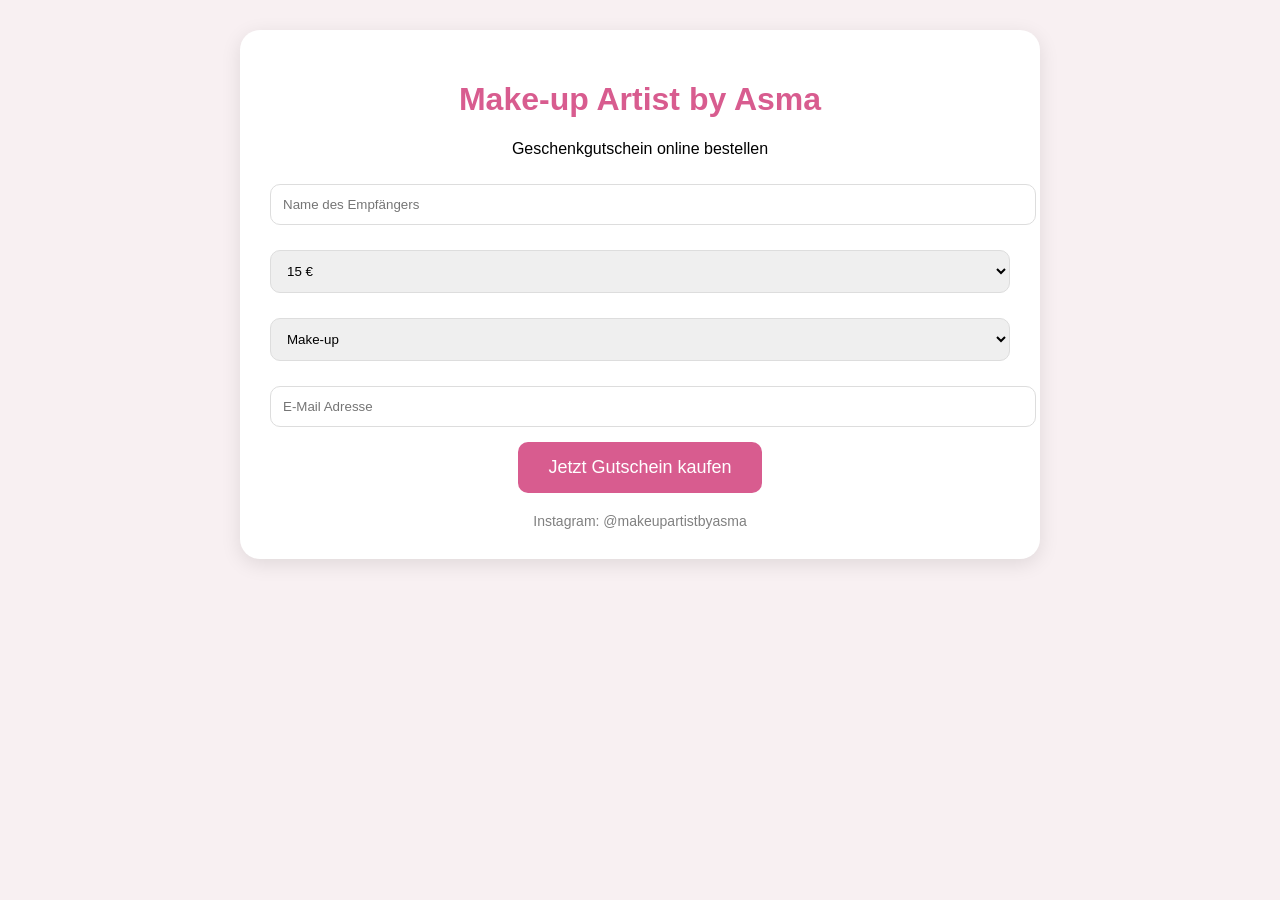
==== index.html @ f7f91957 "E-Mail Bestellung hinzugefügt" ====
<!DOCTYPE html>
<html lang="de">
<head>
<meta charset="UTF-8">
<meta name="viewport" content="width=device-width, initial-scale=1.0">
<title>Make-up Artist by Asma - Gutschein</title>

<style>
body{
font-family:Arial,sans-serif;
background:#f8f0f2;
margin:0;
padding:0;
}

.container{
max-width:800px;
margin:auto;
padding:30px;
}

.card{
background:white;
padding:30px;
border-radius:20px;
box-shadow:0 5px 20px rgba(0,0,0,0.1);
text-align:center;
}

.logo{
width:180px;
border-radius:20px;
margin-bottom:20px;
}

h1{
color:#d85c8f;
}

input,select{
width:100%;
padding:12px;
margin-top:10px;
margin-bottom:15px;
border:1px solid #ddd;
border-radius:10px;
}

button{
background:#d85c8f;
color:white;
border:none;
padding:15px 30px;
font-size:18px;
border-radius:10px;
cursor:pointer;
}

button:hover{
opacity:0.9;
}

.footer{
margin-top:20px;
color:gray;
font-size:14px;
}
</style>

</head>
<body>

<div class="container">

<div class="card">

<h1>Make-up Artist by Asma</h1>

<p>Geschenkgutschein online bestellen</p>

<input type="text" placeholder="Name des Empfängers">

<select>
<option>15 €</option>
<option>25 €</option>
<option>50 €</option>
<option>75 €</option>
<option>100 €</option>
<option>150 €</option>
</select>

<select>
<option>Make-up</option>
<option>Hairstyling / Frisuren</option>
<option>Proteinbehandlung / Haarglättung</option>
<option>Freie Wahl</option>
</select>

<input type="email" placeholder="E-Mail Adresse">

<a href="mailto:ahidar.asma@gmx.de?subject=Gutschein Bestellung">
<button>Jetzt Gutschein kaufen</button>
</a>

<div class="footer">
Instagram: @makeupartistbyasma
</div>

</div>

</div>

</body>
</html>
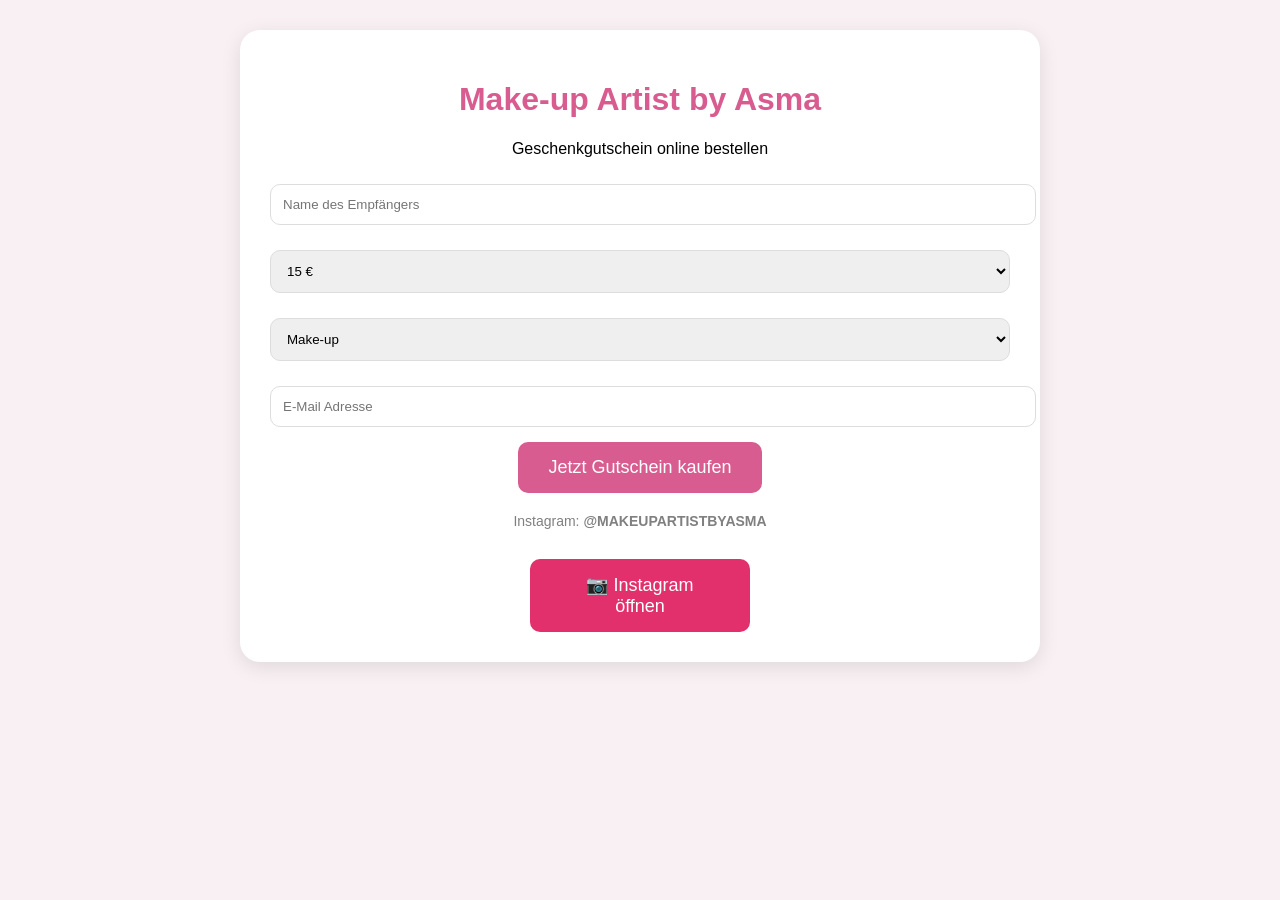
==== commit 82d0209a: "Design und Bestellung verbessert" ====
--- a/index.html
+++ b/index.html
@@ -103,9 +103,33 @@
 </a>
 
 <div class="footer">
-Instagram: @makeupartistbyasma
+
+<p>
+Instagram:
+<b>@MAKEUPARTISTBYASMA</b>
+</p>
+
+<br>
+
+<a
+href="https://instagram.com/makeupartistbyasma"
+target="_blank"
+>
+
+<button
+style="
+background:#E1306C;
+width:220px;
+"
+>
+
+📷 Instagram öffnen
+
+</button>
+
+</a>
+
 </div>
-
 </div>
 
 </div>
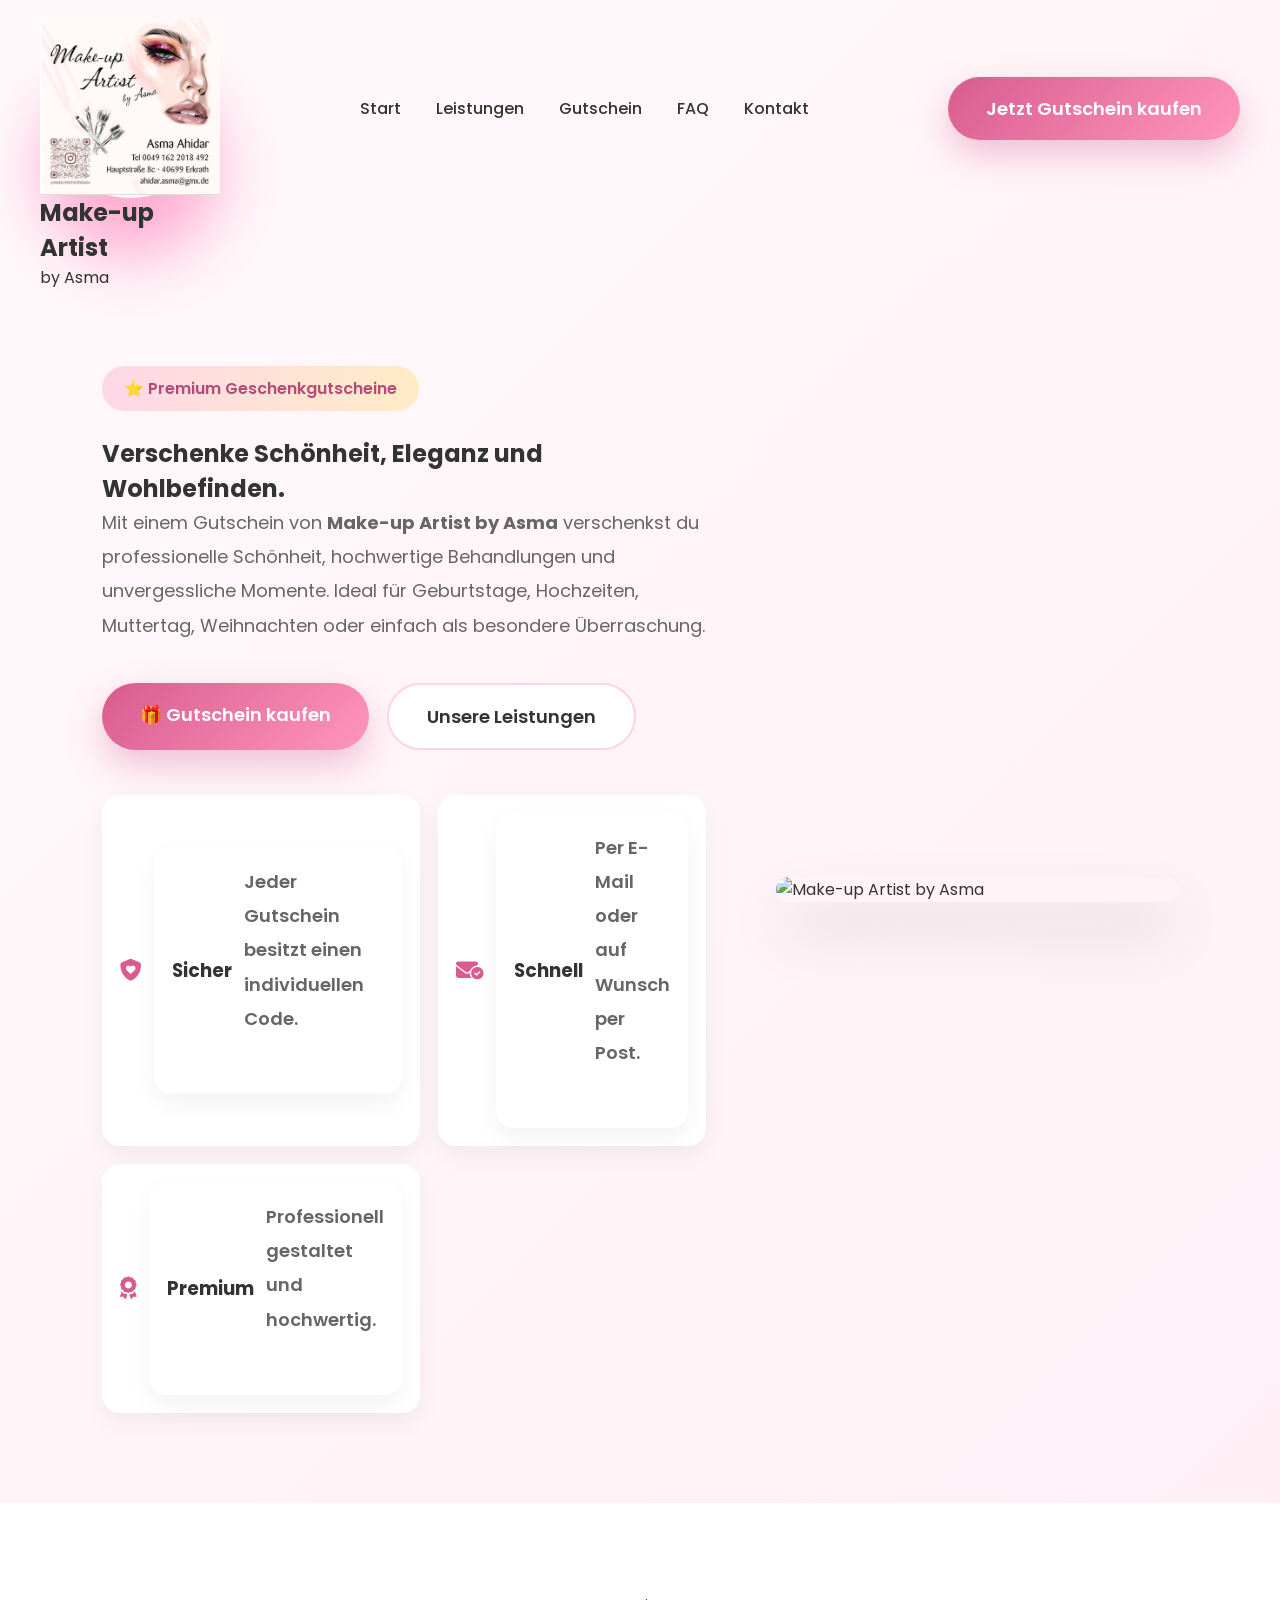
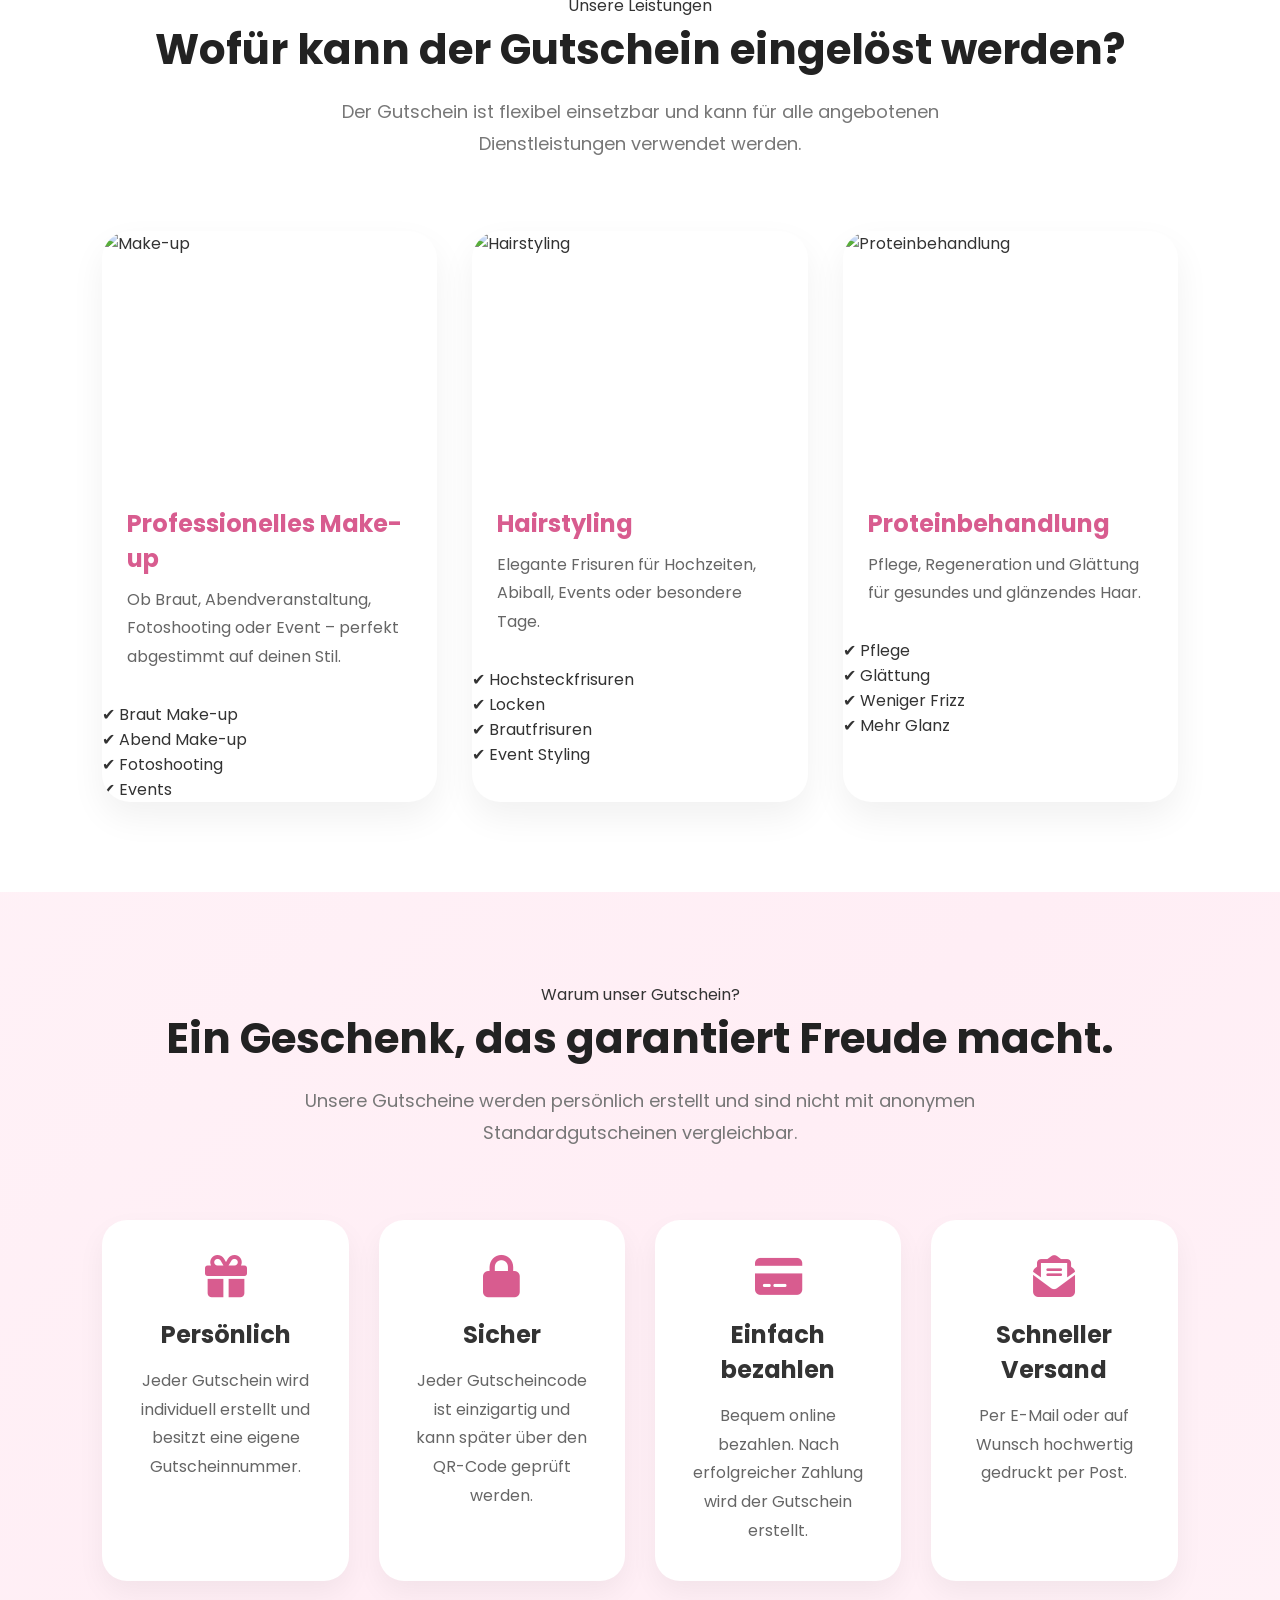
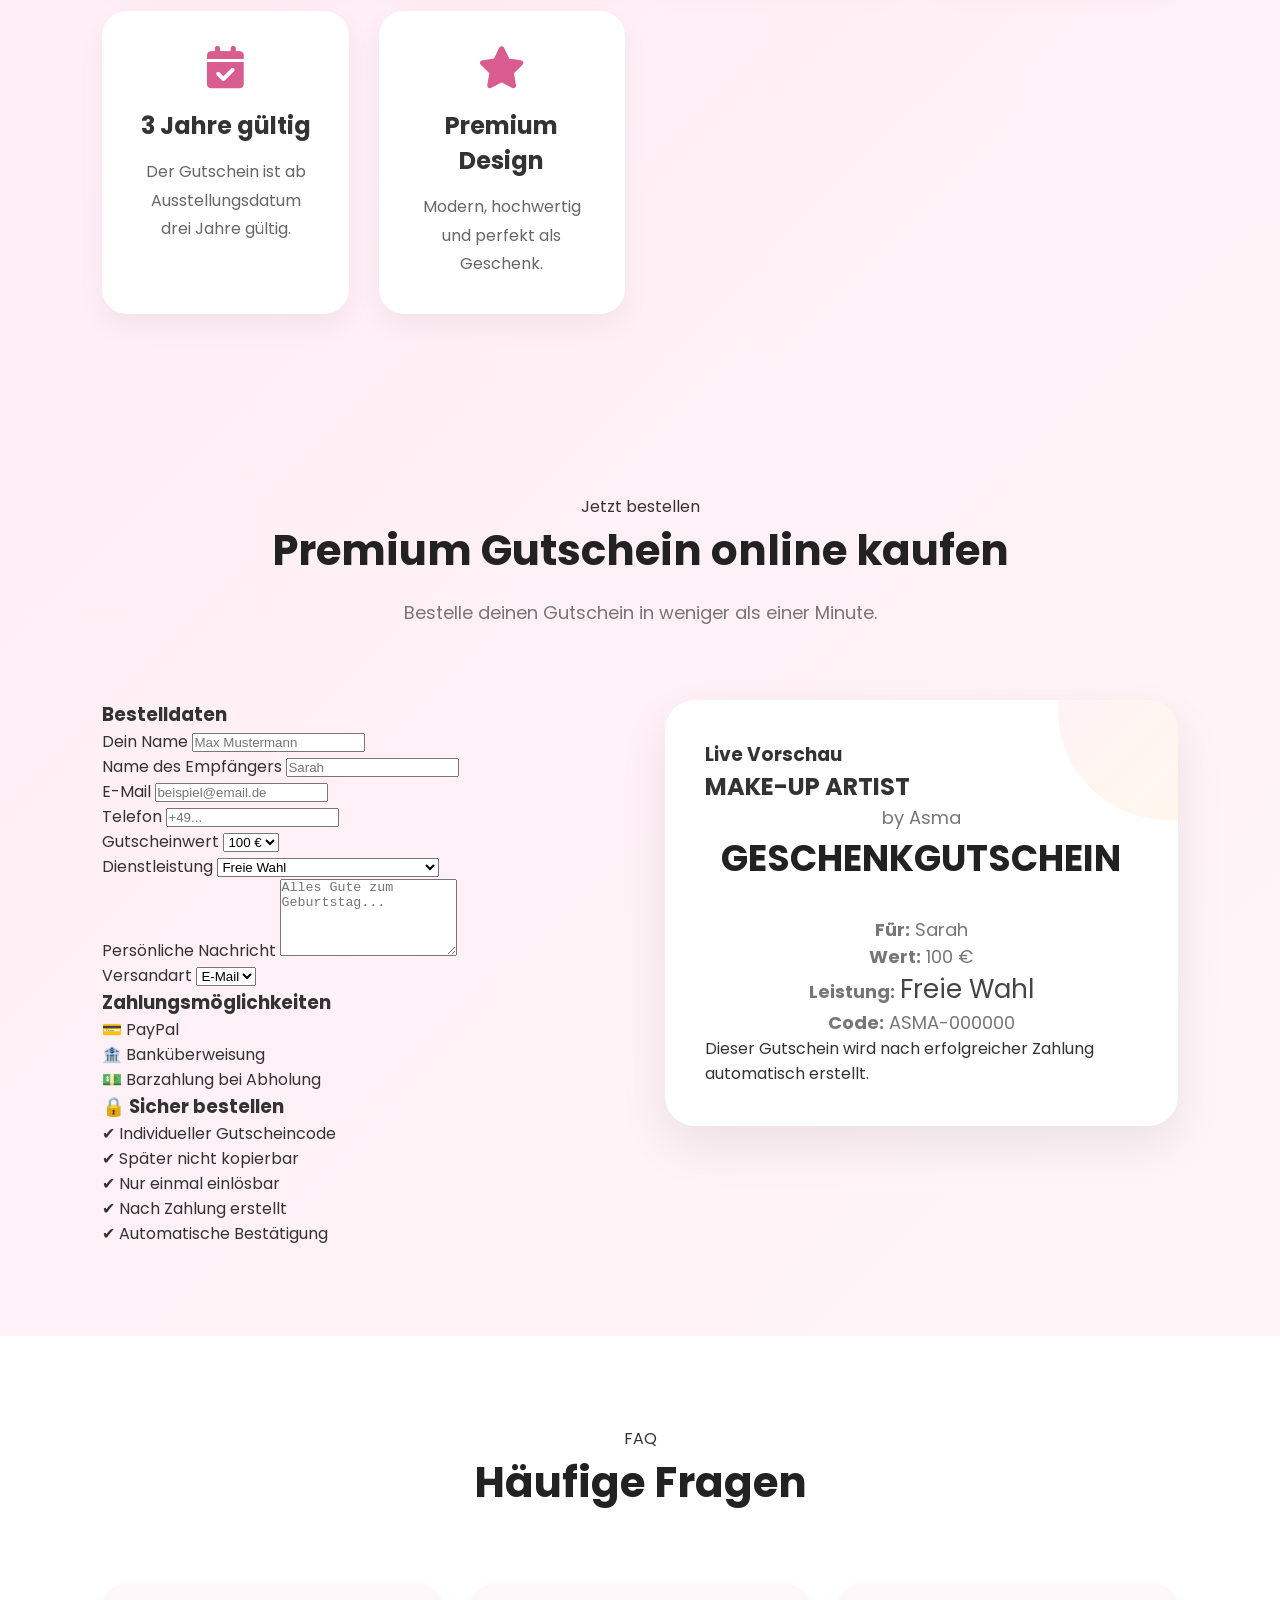
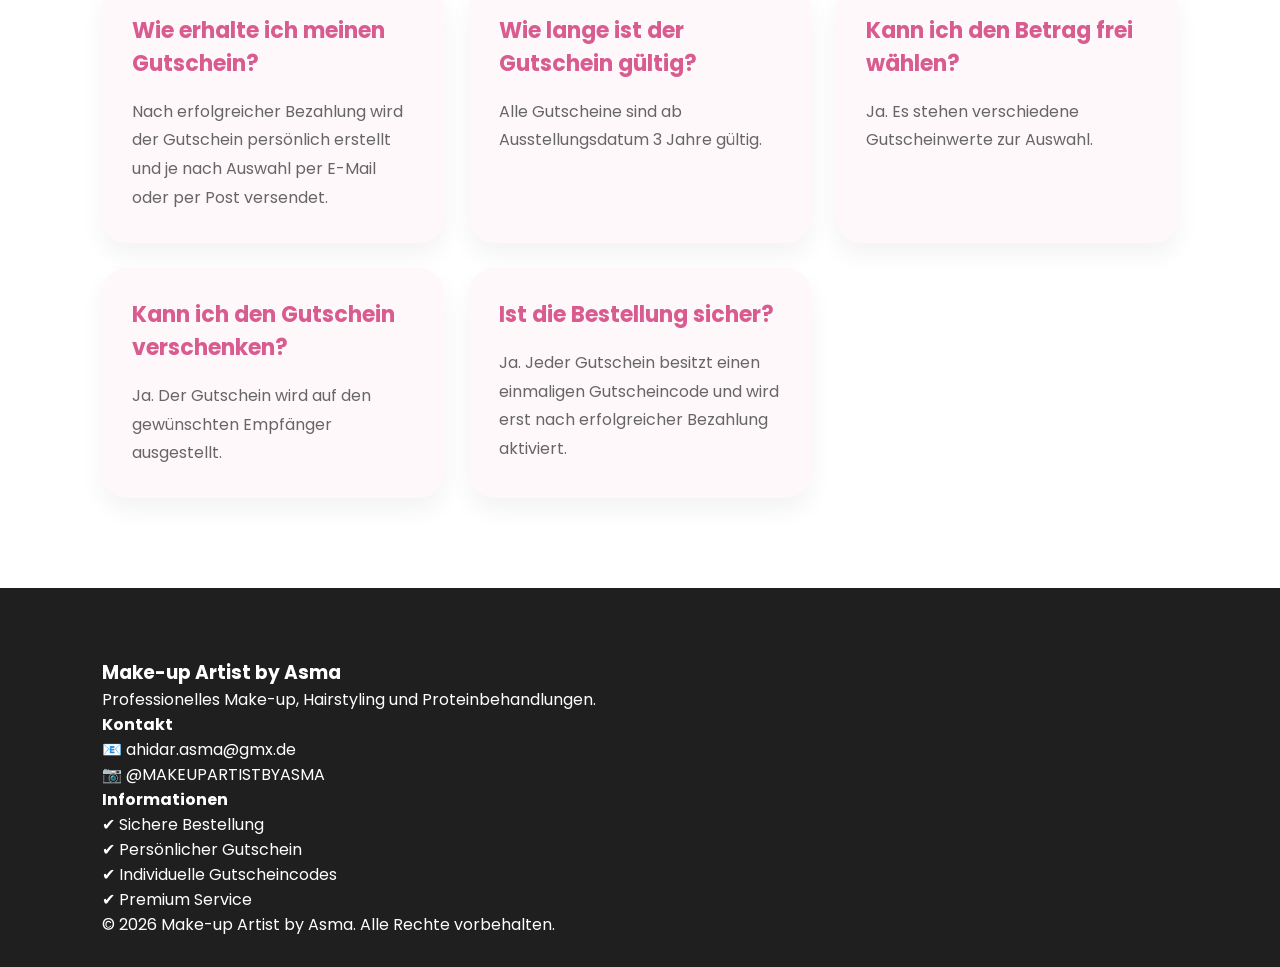
==== commit c91f10a6: "Premium Gutschein Shop Version 1" ====
--- a/index.html
+++ b/index.html
@@ -1,138 +1,1114 @@
 <!DOCTYPE html>
 <html lang="de">
+
 <head>
+
 <meta charset="UTF-8">
 <meta name="viewport" content="width=device-width, initial-scale=1.0">
-<title>Make-up Artist by Asma - Gutschein</title>
-
-<style>
-body{
-font-family:Arial,sans-serif;
-background:#f8f0f2;
-margin:0;
-padding:0;
-}
-
-.container{
-max-width:800px;
-margin:auto;
-padding:30px;
-}
-
-.card{
-background:white;
-padding:30px;
-border-radius:20px;
-box-shadow:0 5px 20px rgba(0,0,0,0.1);
-text-align:center;
-}
-
-.logo{
-width:180px;
-border-radius:20px;
-margin-bottom:20px;
-}
-
-h1{
-color:#d85c8f;
-}
-
-input,select{
-width:100%;
-padding:12px;
-margin-top:10px;
-margin-bottom:15px;
-border:1px solid #ddd;
-border-radius:10px;
-}
-
-button{
-background:#d85c8f;
-color:white;
-border:none;
-padding:15px 30px;
-font-size:18px;
-border-radius:10px;
-cursor:pointer;
-}
-
-button:hover{
-opacity:0.9;
-}
-
-.footer{
-margin-top:20px;
-color:gray;
-font-size:14px;
-}
-</style>
+
+<title>Make-up Artist by Asma | Premium Geschenkgutschein</title>
+
+<meta
+name="description"
+content="Bestelle deinen hochwertigen Geschenkgutschein von Make-up Artist by Asma einfach online."
+>
+
+<link
+rel="preconnect"
+href="https://fonts.googleapis.com"
+>
+
+<link
+rel="preconnect"
+href="https://fonts.gstatic.com"
+crossorigin
+>
+
+<link
+href="https://fonts.googleapis.com/css2?family=Poppins:wght@300;400;500;600;700;800&display=swap"
+rel="stylesheet"
+>
+
+<link
+rel="stylesheet"
+href="style.css"
+>
+
+<link
+rel="stylesheet"
+href="https://cdnjs.cloudflare.com/ajax/libs/font-awesome/6.5.2/css/all.min.css"
+/>
 
 </head>
+
 <body>
 
-<div class="container">
-
-<div class="card">
-
-<h1>Make-up Artist by Asma</h1>
-
-<p>Geschenkgutschein online bestellen</p>
-
-<input type="text" placeholder="Name des Empfängers">
-
-<select>
-<option>15 €</option>
-<option>25 €</option>
-<option>50 €</option>
-<option>75 €</option>
-<option>100 €</option>
-<option>150 €</option>
+<!-- ========================= -->
+
+<!-- Navigation -->
+
+<!-- ========================= -->
+
+<nav class="navbar">
+
+<div class="logo">
+
+<img
+src="images logo.jpeg"
+>
+
+<div>
+
+<h2>Make-up Artist</h2>
+
+<p>by Asma</p>
+
+</div>
+
+</div>
+
+<ul class="menu">
+
+<li>
+
+<a href="#home">
+
+Start
+
+</a>
+
+</li>
+
+<li>
+
+<a href="#services">
+
+Leistungen
+
+</a>
+
+</li>
+
+<li>
+
+<a href="#voucher">
+
+Gutschein
+
+</a>
+
+</li>
+
+<li>
+
+<a href="#faq">
+
+FAQ
+
+</a>
+
+</li>
+
+<li>
+
+<a href="#kontakt">
+
+Kontakt
+
+</a>
+
+</li>
+
+</ul>
+
+<a
+href="#voucher"
+class="primaryButton"
+>
+
+Jetzt Gutschein kaufen
+
+</a>
+
+</nav>
+
+<!-- ========================= -->
+
+<!-- HERO -->
+
+<!-- ========================= -->
+
+<section
+class="hero"
+id="home"
+>
+
+<div class="heroLeft">
+
+<span class="badge">
+
+⭐ Premium Geschenkgutscheine
+
+</span>
+
+<h1>
+
+Verschenke Schönheit,
+
+Eleganz
+
+und
+
+Wohlbefinden.
+
+</h1>
+
+<p>
+
+Mit einem Gutschein von
+
+<b>Make-up Artist by Asma</b>
+
+verschenkst du professionelle Schönheit,
+
+hochwertige Behandlungen
+
+und unvergessliche Momente.
+
+Ideal für Geburtstage,
+
+Hochzeiten,
+
+Muttertag,
+
+Weihnachten
+
+oder einfach als besondere Überraschung.
+
+</p>
+
+<div class="heroButtons">
+
+<a
+href="#voucher"
+class="primaryButton"
+>
+
+🎁 Gutschein kaufen
+
+</a>
+
+<a
+href="#services"
+class="secondaryButton"
+>
+
+Unsere Leistungen
+
+</a>
+
+</div>
+
+<div class="heroFeatures">
+
+<div class="feature">
+
+<i class="fa-solid fa-shield-heart"></i>
+
+<div>
+
+<h3>Sicher</h3>
+
+<p>Jeder Gutschein besitzt einen individuellen Code.</p>
+
+</div>
+
+</div>
+
+<div class="feature">
+
+<i class="fa-solid fa-envelope-circle-check"></i>
+
+<div>
+
+<h3>Schnell</h3>
+
+<p>Per E-Mail oder auf Wunsch per Post.</p>
+
+</div>
+
+</div>
+
+<div class="feature">
+
+<i class="fa-solid fa-award"></i>
+
+<div>
+
+<h3>Premium</h3>
+
+<p>Professionell gestaltet und hochwertig.</p>
+
+</div>
+
+</div>
+
+</div>
+
+</div>
+
+<div class="heroRight">
+
+<img
+src="images/hero.jpg"
+alt="Make-up Artist by Asma"
+class="heroImage"
+>
+
+</div>
+
+</section>
+
+<!-- ========================= -->
+
+<!-- SERVICES -->
+
+<!-- ========================= -->
+
+<section
+class="services"
+id="services"
+>
+
+<div class="sectionTitle">
+
+<span>
+
+Unsere Leistungen
+
+</span>
+
+<h2>
+
+Wofür kann der Gutschein eingelöst werden?
+
+</h2>
+
+<p>
+
+Der Gutschein ist flexibel einsetzbar
+und kann für alle angebotenen Dienstleistungen verwendet werden.
+
+</p>
+
+</div>
+
+<div class="serviceGrid">
+<!-- Service 1 -->
+
+<div class="serviceCard">
+
+<img
+src="images/makeup.jpg"
+alt="Make-up"
+>
+
+<div class="serviceContent">
+
+<h3>Professionelles Make-up</h3>
+
+<p>
+
+Ob Braut,
+Abendveranstaltung,
+Fotoshooting
+oder Event –
+perfekt abgestimmt auf deinen Stil.
+
+</p>
+
+<ul>
+
+<li>✔ Braut Make-up</li>
+
+<li>✔ Abend Make-up</li>
+
+<li>✔ Fotoshooting</li>
+
+<li>✔ Events</li>
+
+</ul>
+
+</div>
+
+</div>
+
+<!-- Service 2 -->
+
+<div class="serviceCard">
+
+<img
+src="images/hair.jpg"
+alt="Hairstyling"
+>
+
+<div class="serviceContent">
+
+<h3>Hairstyling</h3>
+
+<p>
+
+Elegante Frisuren
+für Hochzeiten,
+Abiball,
+Events
+oder besondere Tage.
+
+</p>
+
+<ul>
+
+<li>✔ Hochsteckfrisuren</li>
+
+<li>✔ Locken</li>
+
+<li>✔ Brautfrisuren</li>
+
+<li>✔ Event Styling</li>
+
+</ul>
+
+</div>
+
+</div>
+
+<!-- Service 3 -->
+
+<div class="serviceCard">
+
+<img
+src="images/protein.jpg"
+alt="Proteinbehandlung"
+>
+
+<div class="serviceContent">
+
+<h3>Proteinbehandlung</h3>
+
+<p>
+
+Pflege,
+Regeneration
+und Glättung
+für gesundes
+und glänzendes Haar.
+
+</p>
+
+<ul>
+
+<li>✔ Pflege</li>
+
+<li>✔ Glättung</li>
+
+<li>✔ Weniger Frizz</li>
+
+<li>✔ Mehr Glanz</li>
+
+</ul>
+
+</div>
+
+</div>
+
+</div>
+
+</section>
+
+<!-- ================================= -->
+
+<!-- WARUM UNS -->
+
+<!-- ================================= -->
+
+<section class="why">
+
+<div class="sectionTitle">
+
+<span>Warum unser Gutschein?</span>
+
+<h2>
+
+Ein Geschenk,
+das garantiert Freude macht.
+
+</h2>
+
+<p>
+
+Unsere Gutscheine werden
+persönlich erstellt
+und sind nicht mit
+anonymen Standardgutscheinen
+vergleichbar.
+
+</p>
+
+</div>
+
+<div class="whyGrid">
+
+<div class="whyCard">
+
+<i class="fa-solid fa-gift"></i>
+
+<h3>Persönlich</h3>
+
+<p>
+
+Jeder Gutschein wird
+individuell erstellt
+und besitzt
+eine eigene Gutscheinnummer.
+
+</p>
+
+</div>
+
+<div class="whyCard">
+
+<i class="fa-solid fa-lock"></i>
+
+<h3>Sicher</h3>
+
+<p>
+
+Jeder Gutscheincode
+ist einzigartig
+und kann später
+über den QR-Code
+geprüft werden.
+
+</p>
+
+</div>
+
+<div class="whyCard">
+
+<i class="fa-solid fa-credit-card"></i>
+
+<h3>Einfach bezahlen</h3>
+
+<p>
+
+Bequem online bezahlen.
+
+Nach erfolgreicher Zahlung
+wird der Gutschein erstellt.
+
+</p>
+
+</div>
+
+<div class="whyCard">
+
+<i class="fa-solid fa-envelope-open-text"></i>
+
+<h3>Schneller Versand</h3>
+
+<p>
+
+Per E-Mail
+oder auf Wunsch
+hochwertig gedruckt
+per Post.
+
+</p>
+
+</div>
+
+<div class="whyCard">
+
+<i class="fa-solid fa-calendar-check"></i>
+
+<h3>3 Jahre gültig</h3>
+
+<p>
+
+Der Gutschein
+ist ab Ausstellungsdatum
+drei Jahre gültig.
+
+</p>
+
+</div>
+
+<div class="whyCard">
+
+<i class="fa-solid fa-star"></i>
+
+<h3>Premium Design</h3>
+
+<p>
+
+Modern,
+hochwertig
+und perfekt
+als Geschenk.
+
+</p>
+
+</div>
+
+</div>
+
+</section>
+
+<!-- ================================= -->
+
+<!-- GUTSCHEIN -->
+
+<!-- ================================= -->
+
+<section
+class="voucher"
+id="voucher"
+>
+
+<div class="sectionTitle">
+
+<span>Jetzt bestellen</span>
+
+<h2>
+
+Premium Gutschein online kaufen
+
+</h2>
+
+<p>
+
+Bestelle deinen Gutschein
+in weniger als einer Minute.
+
+</p>
+
+</div>
+
+<div class="voucherContainer">
+
+<div class="voucherForm">
+<h3>Bestelldaten</h3>
+
+<div class="inputGroup">
+
+<label>Dein Name</label>
+
+<input
+type="text"
+id="customerName"
+placeholder="Max Mustermann"
+>
+
+</div>
+
+<div class="inputGroup">
+
+<label>Name des Empfängers</label>
+
+<input
+type="text"
+id="receiverName"
+placeholder="Sarah"
+>
+
+</div>
+
+<div class="inputGroup">
+
+<label>E-Mail</label>
+
+<input
+type="email"
+id="email"
+placeholder="beispiel@email.de"
+>
+
+</div>
+
+<div class="inputGroup">
+
+<label>Telefon</label>
+
+<input
+type="tel"
+id="phone"
+placeholder="+49..."
+>
+
+</div>
+
+<div class="inputGroup">
+
+<label>Gutscheinwert</label>
+
+<select id="amount">
+
+<option value="25">25 €</option>
+
+<option value="50">50 €</option>
+
+<option value="75">75 €</option>
+
+<option value="100" selected>100 €</option>
+
+<option value="150">150 €</option>
+
+<option value="200">200 €</option>
+
 </select>
 
-<select>
+</div>
+
+<div class="inputGroup">
+
+<label>Dienstleistung</label>
+
+<select id="service">
+
+<option>Freie Wahl</option>
+
 <option>Make-up</option>
-<option>Hairstyling / Frisuren</option>
+
+<option>Hairstyling</option>
+
 <option>Proteinbehandlung / Haarglättung</option>
-<option>Freie Wahl</option>
+
 </select>
 
-<input type="email" placeholder="E-Mail Adresse">
-
-<a href="mailto:ahidar.asma@gmx.de?subject=Gutschein Bestellung">
-<button>Jetzt Gutschein kaufen</button>
-</a>
-
-<div class="footer">
-
-<p>
-Instagram:
-<b>@MAKEUPARTISTBYASMA</b>
-</p>
-
-<br>
-
-<a
-href="https://instagram.com/makeupartistbyasma"
-target="_blank"
->
-
-<button
-style="
-background:#E1306C;
-width:220px;
-"
->
-
-📷 Instagram öffnen
-
-</button>
-
-</a>
-
-</div>
-</div>
-
-</div>
+</div>
+
+<div class="inputGroup">
+
+<label>Persönliche Nachricht</label>
+
+<textarea
+id="message"
+rows="5"
+placeholder="Alles Gute zum Geburtstag..."
+></textarea>
+
+</div>
+
+<div class="inputGroup">
+
+<label>Versandart</label>
+
+<select
+id="delivery"
+onchange="toggleAddress()"
+>
+
+<option>E-Mail</option>
+
+<option>Post</option>
+
+</select>
+
+</div>
+
+<div
+id="addressBox"
+style="display:none;"
+>
+
+<div class="inputGroup">
+
+<label>Straße</label>
+
+<input
+type="text"
+id="street"
+placeholder="Musterstraße 1"
+>
+
+</div>
+
+<div class="inputGroup">
+
+<label>PLZ</label>
+
+<input
+type="text"
+id="zip"
+placeholder="12345"
+>
+
+</div>
+
+<div class="inputGroup">
+
+<label>Ort</label>
+
+<input
+type="text"
+id="city"
+placeholder="Köln"
+>
+
+</div>
+
+</div>
+
+<div class="paymentBox">
+
+<h3>Zahlungsmöglichkeiten</h3>
+
+<div class="paymentItem">
+
+💳 PayPal
+
+</div>
+
+<div class="paymentItem">
+
+🏦 Banküberweisung
+
+</div>
+
+<div class="paymentItem">
+
+💵 Barzahlung bei Abholung
+
+</div>
+
+</div>
+
+<div class="securityBox">
+
+<h3>🔒 Sicher bestellen</h3>
+
+<p>
+
+✔ Individueller Gutscheincode
+
+</p>
+
+<p>
+
+✔ Später nicht kopierbar
+
+</p>
+
+<p>
+
+✔ Nur einmal einlösbar
+
+</p>
+
+<p>
+
+✔ Nach Zahlung erstellt
+
+</p>
+
+<p>
+
+✔ Automatische Bestätigung
+
+</p>
+
+</div>
+<div id="paypal-button-container"></div>
+
+</div>
+
+<div class="voucherPreview">
+
+<h3>Live Vorschau</h3>
+
+<div class="previewCard">
+
+<div class="previewHeader">
+
+<h2>
+
+MAKE-UP ARTIST
+
+</h2>
+
+<p>
+
+by Asma
+
+</p>
+
+</div>
+
+<div class="previewMiddle">
+
+<h1>
+
+GESCHENKGUTSCHEIN
+
+</h1>
+
+<p>
+
+<strong>Für:</strong>
+
+<span id="previewName">
+
+Sarah
+
+</span>
+
+</p>
+
+<p>
+
+<strong>Wert:</strong>
+
+<span id="previewAmount">
+
+100 €
+
+</span>
+
+</p>
+
+<p>
+
+<strong>Leistung:</strong>
+
+<span id="previewService">
+
+Freie Wahl
+
+</span>
+
+</p>
+
+<p>
+
+<strong>Code:</strong>
+
+<span id="previewCode">
+
+ASMA-000000
+
+</span>
+
+</p>
+
+</div>
+
+<div class="previewFooter">
+
+Dieser Gutschein wird nach erfolgreicher Zahlung automatisch erstellt.
+
+</div>
+
+</div>
+
+</div>
+
+</div>
+
+</section>
+
+<!-- FAQ -->
+
+<section
+class="faq"
+id="faq"
+>
+
+<div class="sectionTitle">
+
+<span>FAQ</span>
+
+<h2>
+
+Häufige Fragen
+
+</h2>
+
+</div>
+<div class="faqContainer">
+
+<div class="faqItem">
+
+<h3>Wie erhalte ich meinen Gutschein?</h3>
+
+<p>
+
+Nach erfolgreicher Bezahlung wird der Gutschein
+persönlich erstellt und je nach Auswahl
+per E-Mail oder per Post versendet.
+
+</p>
+
+</div>
+
+<div class="faqItem">
+
+<h3>Wie lange ist der Gutschein gültig?</h3>
+
+<p>
+
+Alle Gutscheine sind ab Ausstellungsdatum
+3 Jahre gültig.
+
+</p>
+
+</div>
+
+<div class="faqItem">
+
+<h3>Kann ich den Betrag frei wählen?</h3>
+
+<p>
+
+Ja.
+Es stehen verschiedene Gutscheinwerte
+zur Auswahl.
+
+</p>
+
+</div>
+
+<div class="faqItem">
+
+<h3>Kann ich den Gutschein verschenken?</h3>
+
+<p>
+
+Ja.
+Der Gutschein wird auf den gewünschten
+Empfänger ausgestellt.
+
+</p>
+
+</div>
+
+<div class="faqItem">
+
+<h3>Ist die Bestellung sicher?</h3>
+
+<p>
+
+Ja.
+
+Jeder Gutschein besitzt einen
+einmaligen Gutscheincode
+und wird erst nach erfolgreicher
+Bezahlung aktiviert.
+
+</p>
+
+</div>
+
+</div>
+
+</section>
+
+<!-- ============================ -->
+<!-- Footer -->
+<!-- ============================ -->
+
+<footer>
+
+<div class="footerContainer">
+
+<div>
+
+<h3>
+
+Make-up Artist by Asma
+
+</h3>
+
+<p>
+
+Professionelles Make-up,
+Hairstyling
+und Proteinbehandlungen.
+
+</p>
+
+</div>
+
+<div>
+
+<h4>
+
+Kontakt
+
+</h4>
+
+<p>
+
+📧 ahidar.asma@gmx.de
+
+</p>
+
+<p>
+
+📷 @MAKEUPARTISTBYASMA
+
+</p>
+
+</div>
+
+<div>
+
+<h4>
+
+Informationen
+
+</h4>
+
+<p>
+
+✔ Sichere Bestellung
+
+</p>
+
+<p>
+
+✔ Persönlicher Gutschein
+
+</p>
+
+<p>
+
+✔ Individuelle Gutscheincodes
+
+</p>
+
+<p>
+
+✔ Premium Service
+
+</p>
+
+</div>
+
+</div>
+
+<div class="copyright">
+
+© 2026 Make-up Artist by Asma.
+Alle Rechte vorbehalten.
+
+</div>
+
+</footer>
+
+<script src="https://www.paypal.com/sdk/js?client-id=AYgZoWJWEvMo7I7C_YIKuzmju9d9CmkHOCclq-e4Hm8hGk45Po39ElY4qhc8lO1LNd_TqOWlsML8xYoh&currency=EUR"></script>
+
+<script src="script.js"></script>
 
 </body>
-</html>+
+</html>
--- a/style.css
+++ b/style.css
@@ -0,0 +1,1629 @@
+/* =============================
+
+MAKE-UP ARTIST BY ASMA
+
+Premium Design
+
+============================= */
+
+*{
+margin:0;
+padding:0;
+box-sizing:border-box;
+}
+
+html{
+
+scroll-behavior:smooth;
+
+}
+
+body{
+
+font-family:'Poppins',sans-serif;
+
+background:
+
+linear-gradient(
+135deg,
+#fff9fb,
+#ffeef5,
+#fff9fb
+);
+
+color:#333;
+
+overflow-x:hidden;
+
+}
+
+/* ============================= */
+
+a{
+
+text-decoration:none;
+
+color:inherit;
+
+}
+
+img{
+
+max-width:100%;
+
+display:block;
+
+}
+
+section{
+
+padding:90px 8%;
+
+}
+
+/* =============================
+
+NAVIGATION
+
+============================= */
+
+header{
+
+position:fixed;
+
+top:0;
+
+left:0;
+
+width:100%;
+
+z-index:999;
+
+backdrop-filter:blur(20px);
+
+background:rgba(255,255,255,.85);
+
+box-shadow:
+
+0 5px 30px rgba(0,0,0,.05);
+
+}
+
+.navbar{
+
+max-width:1400px;
+
+margin:auto;
+
+display:flex;
+
+justify-content:space-between;
+
+align-items:center;
+
+padding:18px 40px;
+
+}
+
+.logoArea{
+
+display:flex;
+
+align-items:center;
+
+gap:18px;
+
+}
+
+.logo{
+
+width:180px;
+
+height:180px;
+
+border-radius:80%;
+
+object-fit:cover;
+
+box-shadow:
+
+0 60px 60px rgba(316,102,170,.50);
+
+}
+
+.logoArea h1{
+
+font-size:50px;
+
+font-weight:700;
+
+color:#d85c8f;
+
+}
+
+.logoArea p{
+
+font-size:13px;
+
+color:#888;
+
+}
+
+.menu{
+
+display:flex;
+
+list-style:none;
+
+gap:35px;
+
+}
+
+.menu a{
+
+font-weight:500;
+
+transition:.3s;
+
+position:relative;
+
+}
+
+.menu a:hover{
+
+color:#d85c8f;
+
+}
+
+.menu a::after{
+
+content:"";
+
+position:absolute;
+
+left:0;
+
+bottom:-8px;
+
+width:0;
+
+height:3px;
+
+border-radius:10px;
+
+background:#d85c8f;
+
+transition:.35s;
+
+}
+
+.menu a:hover::after{
+
+width:100%;
+
+}
+
+/* =============================
+
+HERO
+
+============================= */
+
+.hero{
+
+min-height:100vh;
+
+display:grid;
+
+grid-template-columns:1fr 1fr;
+
+align-items:center;
+
+gap:70px;
+
+padding-top:150px;
+
+}
+
+.badge{
+
+display:inline-block;
+
+background:
+
+linear-gradient(
+90deg,
+#ffd7e8,
+#ffecc6
+);
+
+padding:10px 22px;
+
+border-radius:50px;
+
+font-weight:600;
+
+margin-bottom:25px;
+
+color:#b44b76;
+
+}
+
+.hero h2{
+
+font-size:58px;
+
+line-height:1.15;
+
+margin-bottom:30px;
+
+color:#222;
+
+}
+
+.hero p{
+
+font-size:18px;
+
+line-height:1.9;
+
+color:#666;
+
+margin-bottom:40px;
+
+}
+
+.heroButtons{
+
+display:flex;
+
+gap:18px;
+
+flex-wrap:wrap;
+
+}
+
+.primaryButton{
+
+background:
+
+linear-gradient(
+135deg,
+#d85c8f,
+#ff96bb
+);
+
+color:white;
+
+padding:18px 38px;
+
+font-size:18px;
+
+border:none;
+
+border-radius:50px;
+
+cursor:pointer;
+
+font-weight:600;
+
+transition:.35s;
+
+box-shadow:
+
+0 15px 35px rgba(216,92,143,.35);
+
+}
+
+.primaryButton:hover{
+
+transform:translateY(-5px);
+
+box-shadow:
+
+0 25px 45px rgba(216,92,143,.45);
+
+}
+
+.secondaryButton{
+
+background:white;
+
+padding:18px 38px;
+
+border-radius:50px;
+
+border:2px solid #ffd3e4;
+
+font-size:18px;
+
+cursor:pointer;
+
+transition:.35s;
+
+font-weight:600;
+
+}
+
+.secondaryButton:hover{
+
+background:#fff1f7;
+
+}
+
+.heroFeatures{
+
+display:grid;
+
+grid-template-columns:repeat(2,1fr);
+
+gap:18px;
+
+margin-top:45px;
+
+}
+
+.heroFeatures div{
+
+background:white;
+
+padding:18px;
+
+border-radius:18px;
+
+box-shadow:
+
+0 10px 25px rgba(0,0,0,.05);
+
+font-weight:600;
+
+display:flex;
+
+align-items:center;
+
+gap:12px;
+
+}
+
+.heroFeatures i{
+
+color:#d85c8f;
+
+font-size:22px;
+
+}
+
+.heroRight img{
+
+border-radius:35px;
+
+box-shadow:
+
+0 30px 60px rgba(0,0,0,.12);
+
+animation:
+
+floatImage 5s ease-in-out infinite;
+
+}
+
+@keyframes floatImage{
+
+0%{
+
+transform:translateY(0px);
+
+}
+
+50%{
+
+transform:translateY(-12px);
+
+}
+
+100%{
+
+transform:translateY(0px);
+
+}
+
+}
+
+/* =======================================
+
+SECTION TITLES
+
+======================================= */
+
+.sectionTitle{
+
+text-align:center;
+
+margin-bottom:70px;
+
+}
+
+.sectionTitle h2{
+
+font-size:42px;
+
+color:#222;
+
+margin-bottom:15px;
+
+font-weight:700;
+
+}
+
+.sectionTitle p{
+
+font-size:18px;
+
+color:#777;
+
+max-width:700px;
+
+margin:auto;
+
+line-height:1.8;
+
+}
+
+/* =======================================
+
+SERVICES
+
+======================================= */
+
+.services{
+
+background:white;
+
+}
+
+.serviceGrid{
+
+display:grid;
+
+grid-template-columns:repeat(auto-fit,minmax(260px,1fr));
+
+gap:35px;
+
+}
+
+.serviceCard{
+
+background:white;
+
+border-radius:28px;
+
+overflow:hidden;
+
+transition:.4s;
+
+box-shadow:
+
+0 15px 35px rgba(0,0,0,.06);
+
+}
+
+.serviceCard:hover{
+
+transform:translateY(-12px);
+
+box-shadow:
+
+0 25px 50px rgba(216,92,143,.18);
+
+}
+
+.serviceCard img{
+
+height:250px;
+
+width:100%;
+
+object-fit:cover;
+
+}
+
+.serviceCard h3{
+
+font-size:24px;
+
+padding:25px 25px 10px;
+
+color:#d85c8f;
+
+}
+
+.serviceCard p{
+
+padding:0 25px 30px;
+
+line-height:1.8;
+
+color:#666;
+
+}
+
+/* =======================================
+
+WHY US
+
+======================================= */
+
+.whyUs{
+
+background:
+
+linear-gradient(
+135deg,
+#fff7fb,
+#fff0f6
+);
+
+}
+
+.whyGrid{
+
+display:grid;
+
+grid-template-columns:repeat(auto-fit,minmax(240px,1fr));
+
+gap:30px;
+
+}
+
+.whyCard{
+
+background:white;
+
+padding:35px;
+
+border-radius:25px;
+
+text-align:center;
+
+transition:.35s;
+
+box-shadow:
+
+0 12px 28px rgba(0,0,0,.05);
+
+}
+
+.whyCard:hover{
+
+transform:translateY(-8px);
+
+}
+
+.whyCard i{
+
+font-size:42px;
+
+margin-bottom:20px;
+
+color:#d85c8f;
+
+}
+
+.whyCard h3{
+
+margin-bottom:15px;
+
+font-size:24px;
+
+}
+
+.whyCard p{
+
+line-height:1.8;
+
+color:#666;
+
+}
+
+/* =======================================
+
+STATISTICS
+
+======================================= */
+
+.stats{
+
+display:grid;
+
+grid-template-columns:repeat(auto-fit,minmax(200px,1fr));
+
+gap:25px;
+
+background:white;
+
+}
+
+.statBox{
+
+background:
+
+linear-gradient(
+135deg,
+#d85c8f,
+#ff8fb5
+);
+
+color:white;
+
+padding:40px;
+
+border-radius:25px;
+
+text-align:center;
+
+box-shadow:
+
+0 15px 35px rgba(216,92,143,.30);
+
+}
+
+.statBox h2{
+
+font-size:48px;
+
+margin-bottom:10px;
+
+}
+
+.statBox p{
+
+font-size:18px;
+
+}
+
+/* =======================================
+
+VOUCHER
+
+======================================= */
+
+.voucherSection{
+
+background:
+
+linear-gradient(
+135deg,
+#fff8fb,
+#fff1f7
+);
+
+}
+
+.voucherContainer{
+
+display:grid;
+
+grid-template-columns:1fr 1fr;
+
+gap:50px;
+
+align-items:start;
+
+}
+
+.voucherLeft{
+
+background:white;
+
+padding:40px;
+
+border-radius:30px;
+
+box-shadow:
+
+0 20px 45px rgba(0,0,0,.08);
+
+}
+
+.voucherLeft h2{
+
+margin-bottom:15px;
+
+font-size:34px;
+
+color:#d85c8f;
+
+}
+
+.voucherLeft p{
+
+margin-bottom:30px;
+
+line-height:1.8;
+
+color:#666;
+
+}
+
+.voucherLeft label{
+
+display:block;
+
+margin-top:18px;
+
+margin-bottom:8px;
+
+font-weight:600;
+
+}
+
+.voucherLeft input,
+
+.voucherLeft select,
+
+.voucherLeft textarea{
+
+width:100%;
+
+padding:16px;
+
+border-radius:14px;
+
+border:1px solid #e5e5e5;
+
+font-size:16px;
+
+font-family:Poppins,sans-serif;
+
+transition:.3s;
+
+}
+
+.voucherLeft textarea{
+
+resize:vertical;
+
+min-height:120px;
+
+}
+
+.voucherLeft input:focus,
+
+.voucherLeft select:focus,
+
+.voucherLeft textarea:focus{
+
+outline:none;
+
+border-color:#d85c8f;
+
+box-shadow:
+
+0 0 0 4px rgba(216,92,143,.12);
+
+}
+
+.checkBox{
+
+display:flex;
+
+align-items:center;
+
+gap:12px;
+
+margin-top:25px;
+
+margin-bottom:25px;
+
+}
+
+.checkBox input{
+
+width:20px;
+
+height:20px;
+
+}
+
+.buyButton{
+
+width:100%;
+
+padding:18px;
+
+font-size:20px;
+
+border:none;
+
+border-radius:50px;
+
+cursor:pointer;
+
+background:
+
+linear-gradient(
+135deg,
+#d85c8f,
+#ff8fb5
+);
+
+color:white;
+
+font-weight:700;
+
+transition:.35s;
+
+box-shadow:
+
+0 18px 40px rgba(216,92,143,.30);
+
+}
+
+.buyButton:hover{
+
+transform:translateY(-4px);
+
+box-shadow:
+
+0 25px 45px rgba(216,92,143,.40);
+
+}
+/* =======================================
+
+GUTSCHEIN VORSCHAU
+
+======================================= */
+
+.voucherRight{
+
+display:flex;
+
+flex-direction:column;
+
+gap:30px;
+
+}
+
+.voucherPreview{
+
+background:white;
+
+padding:40px;
+
+border-radius:30px;
+
+box-shadow:
+0 20px 50px rgba(0,0,0,.08);
+
+position:sticky;
+
+top:120px;
+
+overflow:hidden;
+
+}
+
+.voucherPreview::before{
+
+content:"";
+
+position:absolute;
+
+top:-100px;
+
+right:-100px;
+
+width:220px;
+
+height:220px;
+
+background:
+linear-gradient(
+135deg,
+#ffd6e6,
+#fff0c7
+);
+
+border-radius:50%;
+
+opacity:.35;
+
+}
+
+.voucherHeader{
+
+text-align:center;
+
+margin-bottom:25px;
+
+position:relative;
+
+z-index:2;
+
+}
+
+.voucherHeader h2{
+
+font-size:30px;
+
+color:#d85c8f;
+
+font-weight:700;
+
+}
+
+.voucherHeader h3{
+
+font-size:18px;
+
+letter-spacing:4px;
+
+color:#888;
+
+margin-top:8px;
+
+}
+
+.voucherPreview hr{
+
+margin:25px 0;
+
+border:none;
+
+height:2px;
+
+background:#f1d3df;
+
+}
+
+.voucherPreview h1{
+
+text-align:center;
+
+font-size:36px;
+
+margin-bottom:30px;
+
+color:#222;
+
+}
+
+.voucherPreview p{
+
+font-size:18px;
+
+text-align:center;
+
+color:#777;
+
+}
+
+#previewReceiver{
+
+margin:20px 0;
+
+font-size:34px;
+
+color:#d85c8f;
+
+font-weight:700;
+
+text-align:center;
+
+}
+
+.priceCircle{
+
+width:170px;
+
+height:170px;
+
+margin:30px auto;
+
+border-radius:50%;
+
+display:flex;
+
+justify-content:center;
+
+align-items:center;
+
+background:
+linear-gradient(
+135deg,
+#d85c8f,
+#ff8fb5
+);
+
+color:white;
+
+font-size:34px;
+
+font-weight:bold;
+
+box-shadow:
+0 20px 45px rgba(216,92,143,.35);
+
+}
+
+#previewService{
+
+text-align:center;
+
+margin-top:25px;
+
+font-size:26px;
+
+color:#444;
+
+}
+
+.voucherCode{
+
+margin-top:35px;
+
+padding:20px;
+
+background:#fff6fa;
+
+border-radius:20px;
+
+text-align:center;
+
+}
+
+.voucherCode b{
+
+font-size:18px;
+
+}
+
+.voucherCode p{
+
+font-size:28px;
+
+font-weight:700;
+
+margin-top:10px;
+
+letter-spacing:3px;
+
+color:#d85c8f;
+
+}
+
+#qrcode{
+
+width:170px;
+
+height:170px;
+
+margin:35px auto;
+
+border:3px dashed #d85c8f;
+
+display:flex;
+
+justify-content:center;
+
+align-items:center;
+
+border-radius:20px;
+
+font-weight:700;
+
+color:#d85c8f;
+
+background:white;
+
+}
+
+.validText{
+
+text-align:center;
+
+margin-top:12px;
+
+font-size:16px;
+
+color:#666;
+
+}
+
+.secureBox{
+
+background:
+linear-gradient(
+135deg,
+#fff7e5,
+#fff2d1
+);
+
+padding:30px;
+
+border-radius:25px;
+
+box-shadow:
+0 12px 30px rgba(0,0,0,.05);
+
+}
+
+.secureBox h3{
+
+margin-bottom:18px;
+
+font-size:28px;
+
+color:#d85c8f;
+
+}
+
+.secureBox p{
+
+margin:10px 0;
+
+font-size:17px;
+
+color:#555;
+
+}
+
+/* =======================================
+
+FAQ
+
+======================================= */
+
+.faq{
+
+background:white;
+
+}
+
+.faqContainer{
+
+display:grid;
+
+grid-template-columns:repeat(auto-fit,minmax(320px,1fr));
+
+gap:25px;
+
+}
+
+.faqItem{
+
+padding:30px;
+
+border-radius:25px;
+
+background:#fff8fb;
+
+transition:.35s;
+
+box-shadow:
+0 12px 25px rgba(0,0,0,.05);
+
+}
+
+.faqItem:hover{
+
+transform:translateY(-8px);
+
+}
+
+.faqItem h3{
+
+margin-bottom:18px;
+
+color:#d85c8f;
+
+font-size:22px;
+
+}
+
+.faqItem p{
+
+line-height:1.8;
+
+color:#666;
+
+}
+/* =======================================
+
+KONTAKT
+
+======================================= */
+
+.contact{
+
+background:
+linear-gradient(
+135deg,
+#fff7fb,
+#fff1f6
+);
+
+}
+
+.contactGrid{
+
+display:grid;
+
+grid-template-columns:repeat(auto-fit,minmax(260px,1fr));
+
+gap:30px;
+
+margin-top:50px;
+
+}
+
+.contactCard{
+
+background:white;
+
+padding:40px;
+
+border-radius:25px;
+
+text-align:center;
+
+box-shadow:
+0 15px 35px rgba(0,0,0,.06);
+
+transition:.35s;
+
+}
+
+.contactCard:hover{
+
+transform:translateY(-10px);
+
+box-shadow:
+0 25px 45px rgba(216,92,143,.15);
+
+}
+
+.contactCard i{
+
+font-size:45px;
+
+color:#d85c8f;
+
+margin-bottom:20px;
+
+}
+
+.contactCard h3{
+
+font-size:24px;
+
+margin-bottom:12px;
+
+}
+
+.contactCard p{
+
+color:#666;
+
+line-height:1.8;
+
+}
+
+/* =======================================
+
+FOOTER
+
+======================================= */
+
+footer{
+
+background:#1f1f1f;
+
+color:white;
+
+padding:70px 8% 30px;
+
+}
+
+.footerTop{
+
+display:grid;
+
+grid-template-columns:2fr 1fr 1fr;
+
+gap:50px;
+
+margin-bottom:40px;
+
+}
+
+.footerTop h2{
+
+color:#ff9ec1;
+
+margin-bottom:20px;
+
+}
+
+.footerTop h3{
+
+margin-bottom:18px;
+
+color:white;
+
+}
+
+.footerTop p{
+
+color:#cfcfcf;
+
+line-height:1.8;
+
+}
+
+.footerTop ul{
+
+list-style:none;
+
+}
+
+.footerTop ul li{
+
+margin-bottom:12px;
+
+}
+
+.footerTop ul li a{
+
+color:#d7d7d7;
+
+transition:.3s;
+
+}
+
+.footerTop ul li a:hover{
+
+color:#ff9ec1;
+
+}
+
+.instagramButton{
+
+display:inline-block;
+
+padding:15px 25px;
+
+background:
+linear-gradient(
+135deg,
+#E1306C,
+#F77737
+);
+
+border-radius:40px;
+
+color:white;
+
+font-weight:600;
+
+transition:.3s;
+
+}
+
+.instagramButton:hover{
+
+transform:translateY(-3px);
+
+}
+
+footer hr{
+
+margin:35px 0;
+
+border:none;
+
+height:1px;
+
+background:#444;
+
+}
+
+.footerBottom{
+
+text-align:center;
+
+color:#aaa;
+
+font-size:15px;
+
+}
+
+/* =======================================
+
+SCROLLBAR
+
+======================================= */
+
+::-webkit-scrollbar{
+
+width:10px;
+
+}
+
+::-webkit-scrollbar-thumb{
+
+background:#d85c8f;
+
+border-radius:20px;
+
+}
+
+::-webkit-scrollbar-track{
+
+background:#f5f5f5;
+
+}
+
+/* =======================================
+
+ANIMATIONEN
+
+======================================= */
+
+.fadeUp{
+
+animation:fadeUp .8s ease forwards;
+
+}
+
+@keyframes fadeUp{
+
+0%{
+
+opacity:0;
+
+transform:translateY(40px);
+
+}
+
+100%{
+
+opacity:1;
+
+transform:translateY(0);
+
+}
+
+}
+
+/* =======================================
+
+RESPONSIVE
+
+======================================= */
+
+@media(max-width:1100px){
+
+.hero{
+
+grid-template-columns:1fr;
+
+text-align:center;
+
+}
+
+.heroButtons{
+
+justify-content:center;
+
+}
+
+.heroFeatures{
+
+grid-template-columns:1fr;
+
+}
+
+.voucherContainer{
+
+grid-template-columns:1fr;
+
+}
+
+.footerTop{
+
+grid-template-columns:1fr;
+
+text-align:center;
+
+}
+
+}
+
+@media(max-width:768px){
+
+.navbar{
+
+padding:18px;
+
+}
+
+.menu{
+
+display:none;
+
+}
+
+.hero h2{
+
+font-size:38px;
+
+}
+
+.sectionTitle h2{
+
+font-size:32px;
+
+}
+
+.voucherPreview{
+
+position:relative;
+
+top:0;
+
+}
+
+.priceCircle{
+
+width:140px;
+
+height:140px;
+
+font-size:28px;
+
+}
+
+#previewReceiver{
+
+font-size:28px;
+
+}
+
+}
+
+@media(max-width:500px){
+
+section{
+
+padding:70px 20px;
+
+}
+
+.hero{
+
+padding-top:120px;
+
+}
+
+.primaryButton,
+
+.secondaryButton,
+
+.buyButton{
+
+width:100%;
+
+}
+
+.contactCard,
+
+.serviceCard,
+
+.whyCard{
+
+padding:25px;
+
+}
+
+}
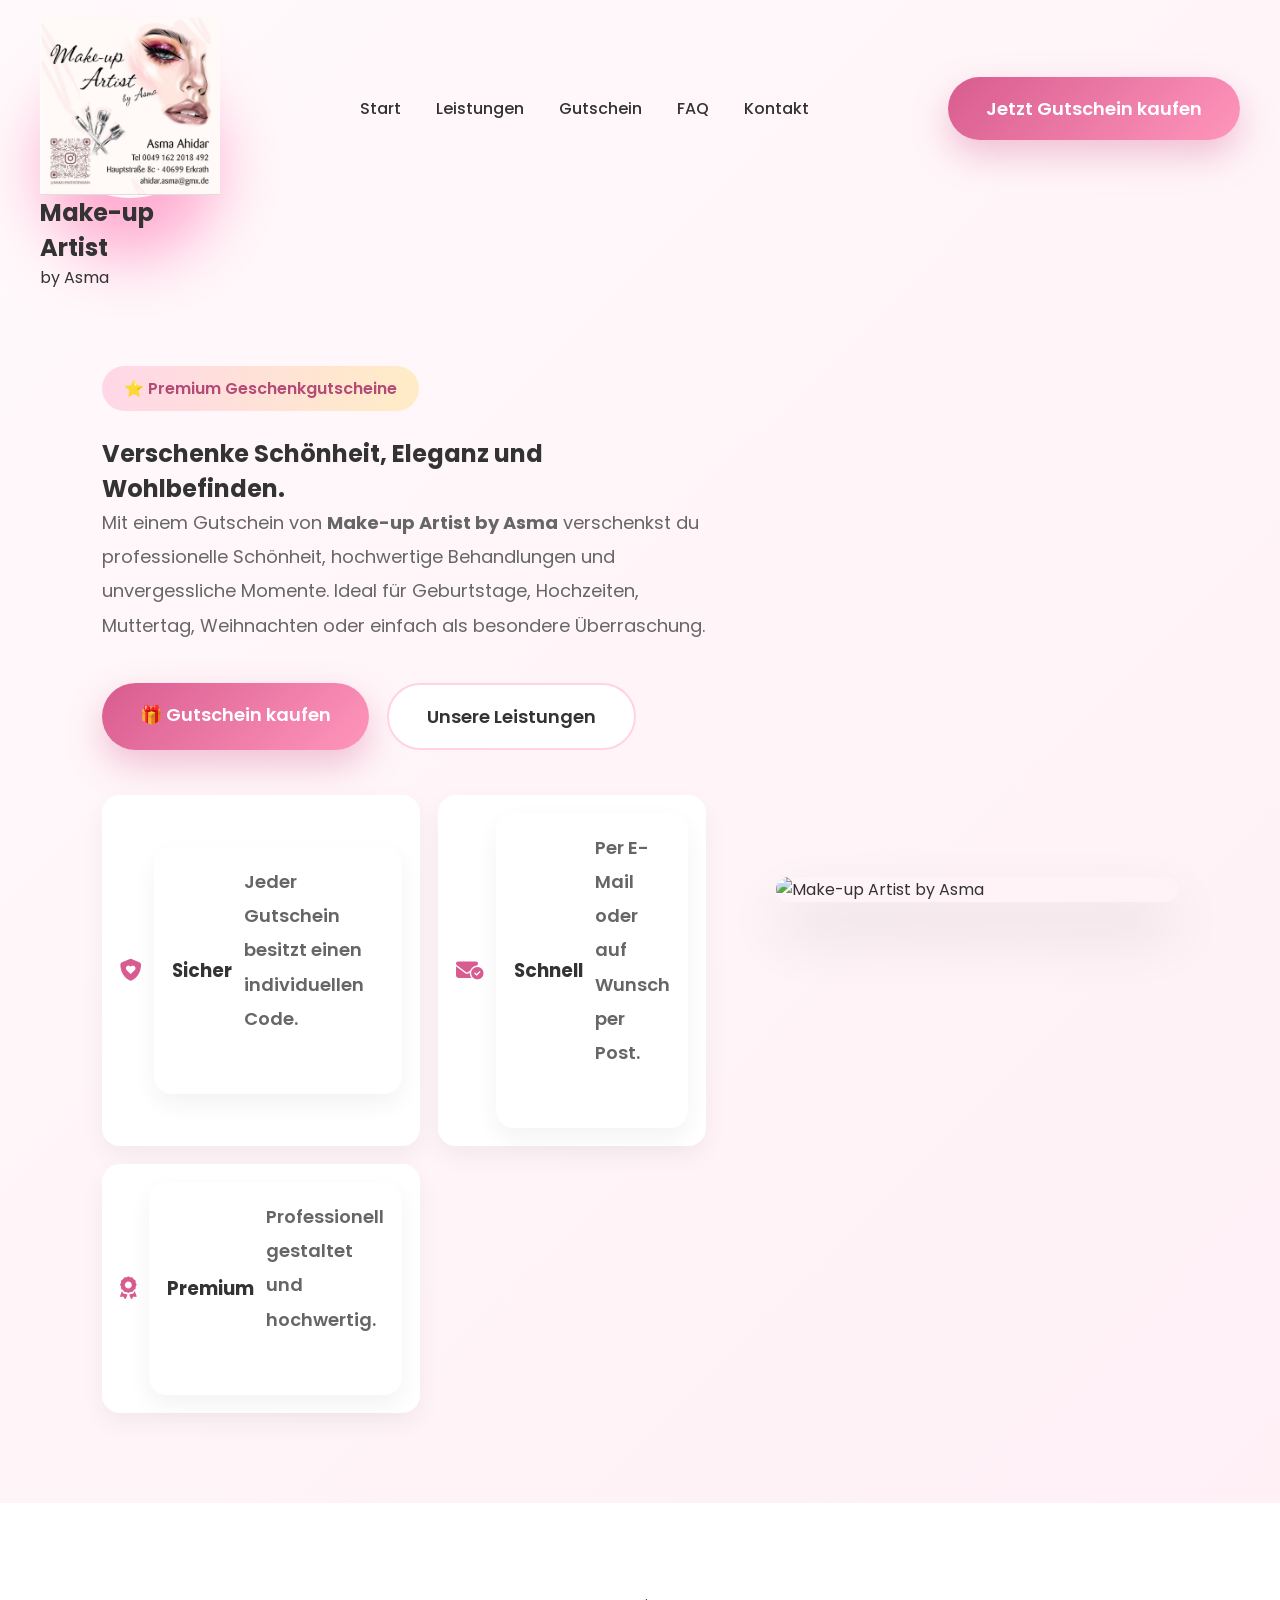
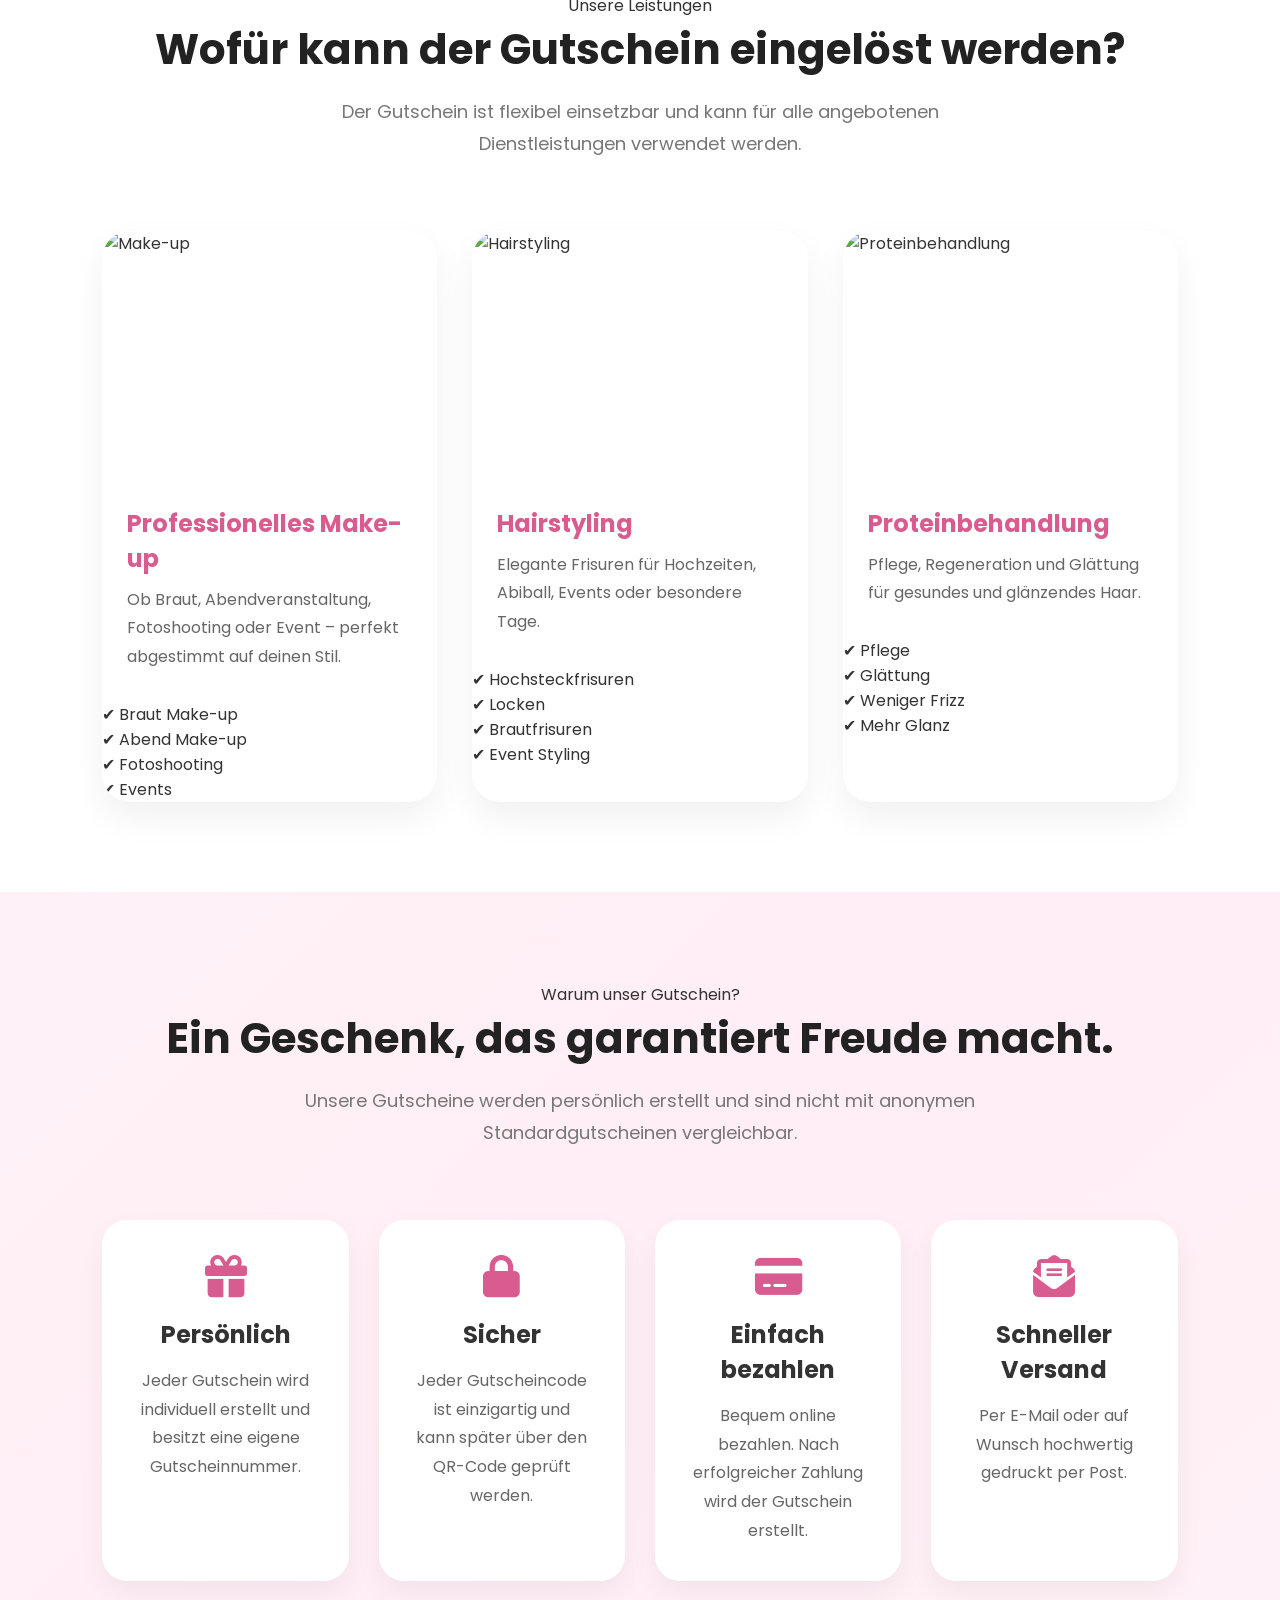
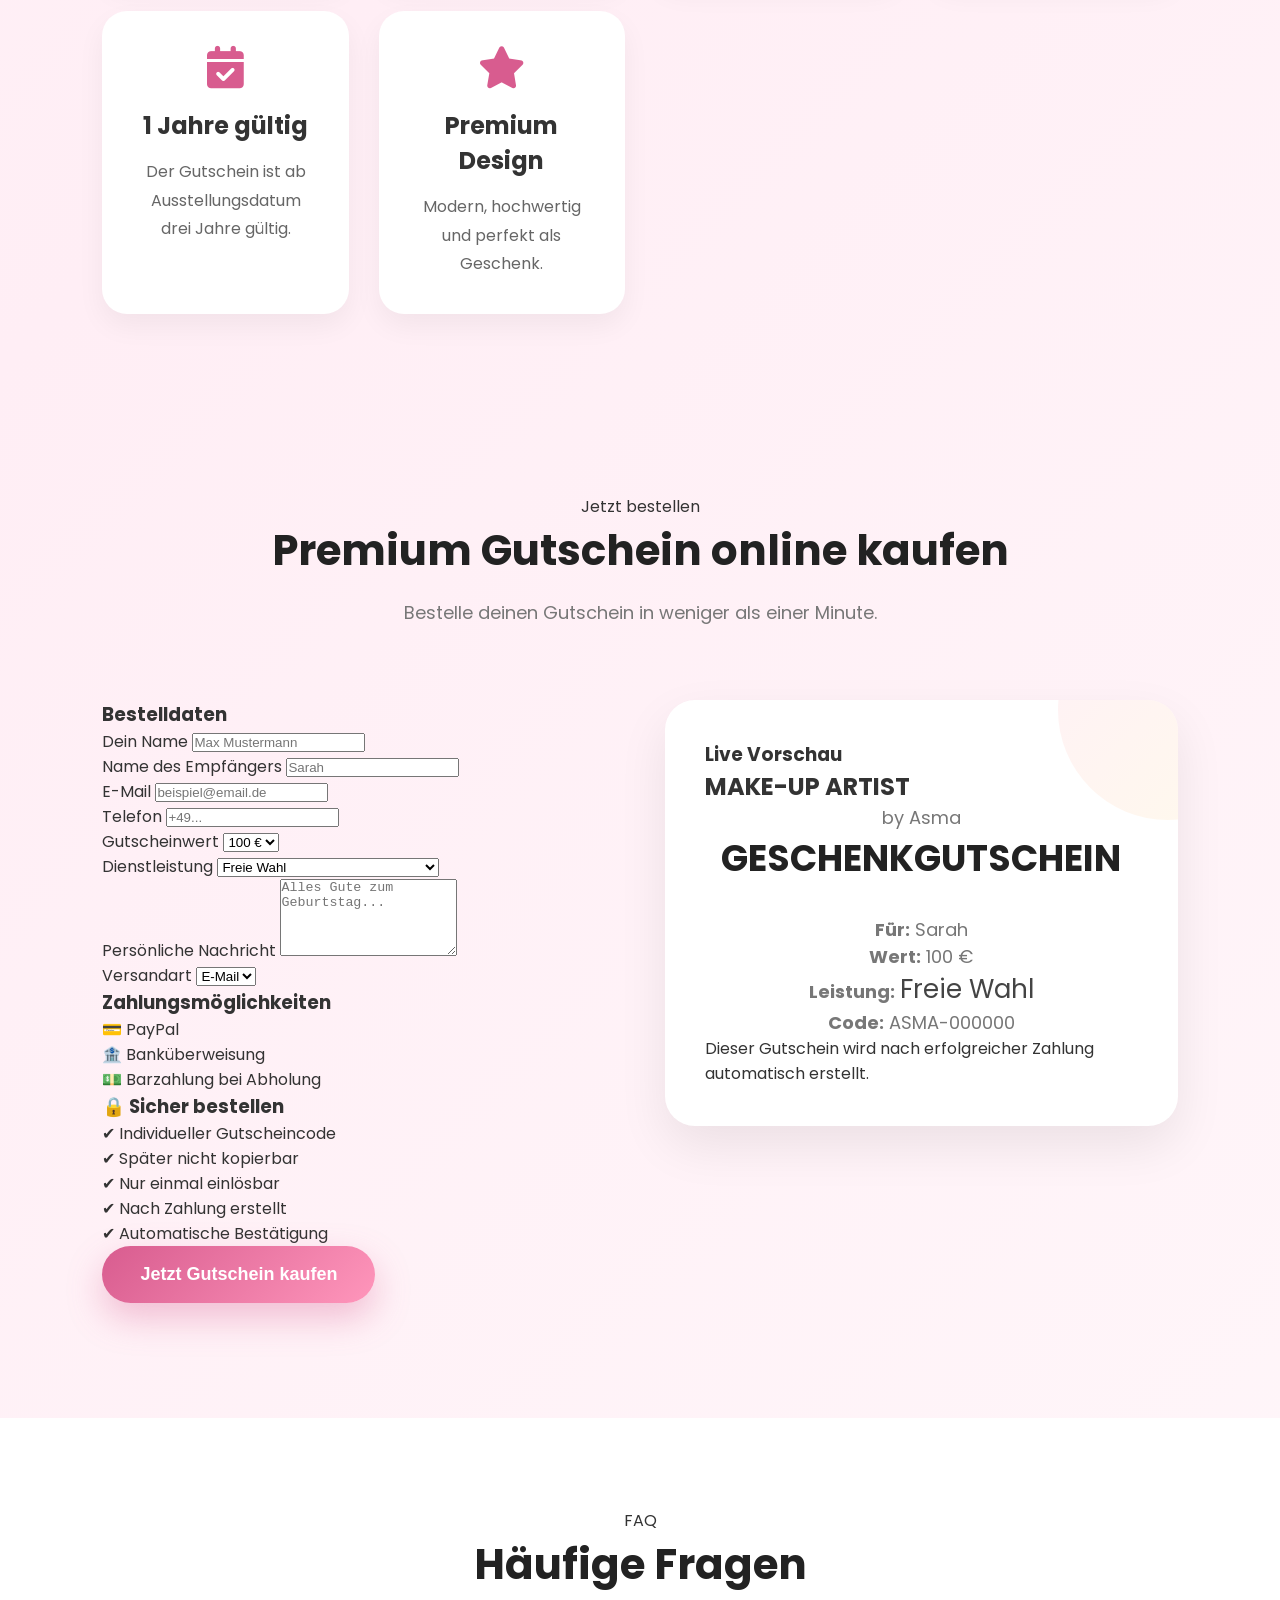
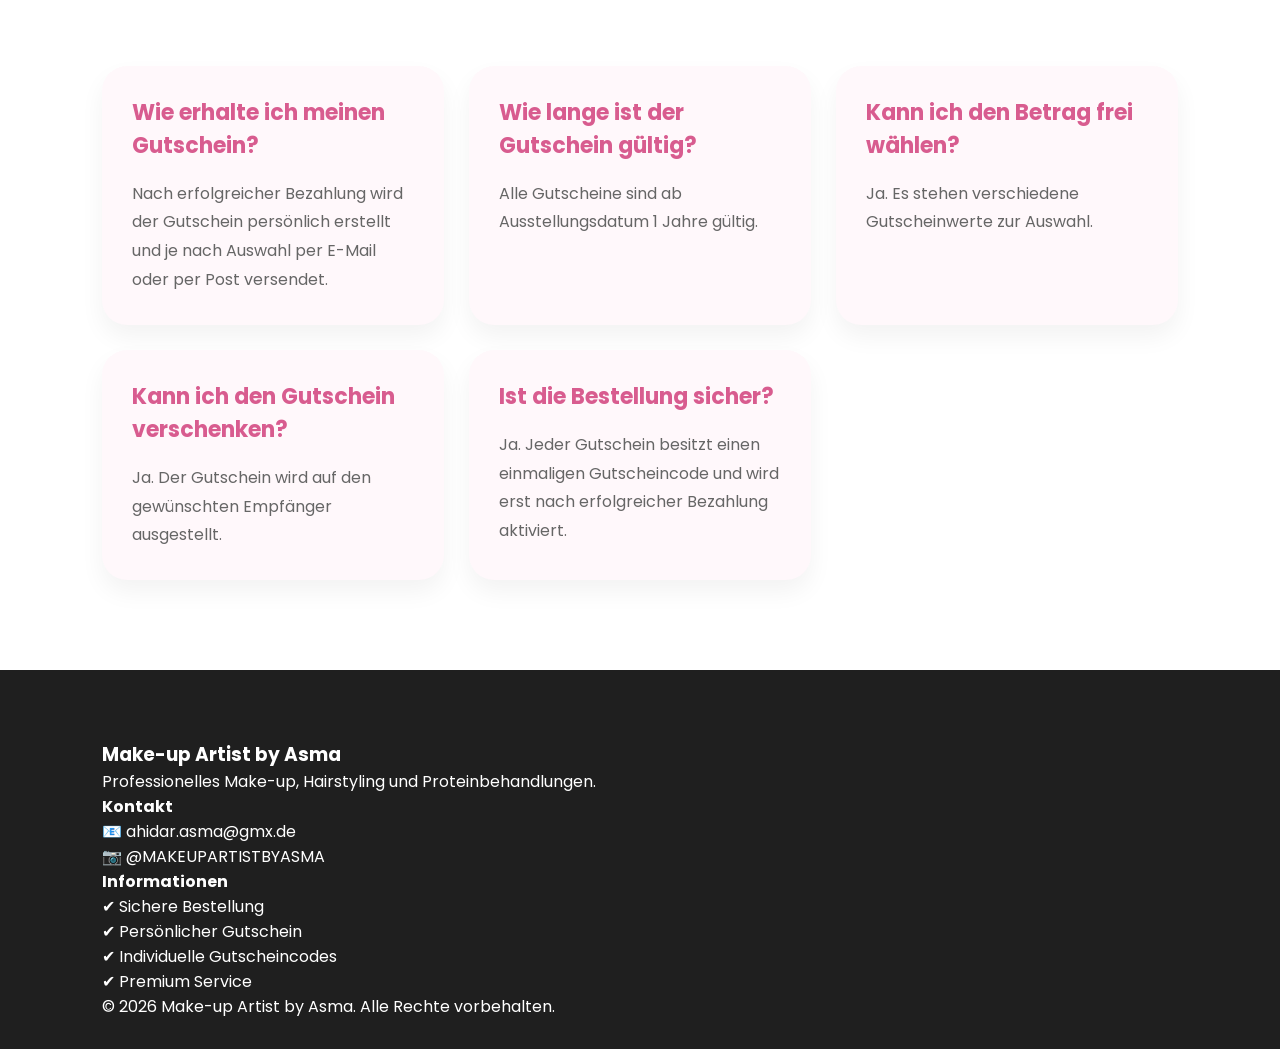
==== commit 38242056: "PDF Bibliothek hinzugefügt jsPDF eingebunden für automatische Gutschein-PDFs." ====
--- a/index.html
+++ b/index.html
@@ -192,6 +192,7 @@
 <a
 href="#voucher"
 class="primaryButton"
+
 >
 
 🎁 Gutschein kaufen
@@ -260,7 +261,7 @@
 <div class="heroRight">
 
 <img
-src="images/hero.jpg"
+src="images bride.jpeg"
 alt="Make-up Artist by Asma"
 class="heroImage"
 >
@@ -309,7 +310,7 @@
 <div class="serviceCard">
 
 <img
-src="images/makeup.jpg"
+src="images hero.jpeg"
 alt="Make-up"
 >
 
@@ -348,7 +349,7 @@
 <div class="serviceCard">
 
 <img
-src="images/hair.jpg"
+src="images hair.jpeg"
 alt="Hairstyling"
 >
 
@@ -387,7 +388,7 @@
 <div class="serviceCard">
 
 <img
-src="images/protein.jpg"
+src="images protein.jpeg"
 alt="Proteinbehandlung"
 >
 
@@ -531,7 +532,7 @@
 
 <i class="fa-solid fa-calendar-check"></i>
 
-<h3>3 Jahre gültig</h3>
+<h3>1 Jahre gültig</h3>
 
 <p>
 
@@ -818,6 +819,17 @@
 </p>
 
 </div>
+<button
+id="buyButton"
+class="primaryButton"
+type="button">
+
+Jetzt Gutschein kaufen
+
+</button>
+
+<br><br>
+
 <div id="paypal-button-container"></div>
 
 </div>
@@ -957,7 +969,7 @@
 <p>
 
 Alle Gutscheine sind ab Ausstellungsdatum
-3 Jahre gültig.
+1 Jahre gültig.
 
 </p>
 
@@ -1107,8 +1119,20 @@
 
 <script src="https://www.paypal.com/sdk/js?client-id=AYgZoWJWEvMo7I7C_YIKuzmju9d9CmkHOCclq-e4Hm8hGk45Po39ElY4qhc8lO1LNd_TqOWlsML8xYoh&currency=EUR"></script>
 
-<script src="script.js"></script>
-
+<script src="https://cdnjs.cloudflare.com/ajax/libs/jspdf/2.5.1/jspdf.umd.min.js"></script>
+
+<script src="https://cdn.jsdelivr.net/npm/@emailjs/browser@4/dist/email.min.js"></script>
+
+<script>
+emailjs.init({
+    publicKey:"V-LmZ5086oj2Djgkd"
+});
+</script>
+
+<script src="https://www.paypal.com/sdk/js?client-id=AYgZoWJWEvMo7I7C_YIKuzmju9d9CmkHOCclq-e4Hm8hGk45Po39ElY4qhc8lO1LNd_TqOWlsML8xYoh&currency=EUR"></script>
+
+<script type="module" src="script.js"></script>
 </body>
 
+
 </html>
